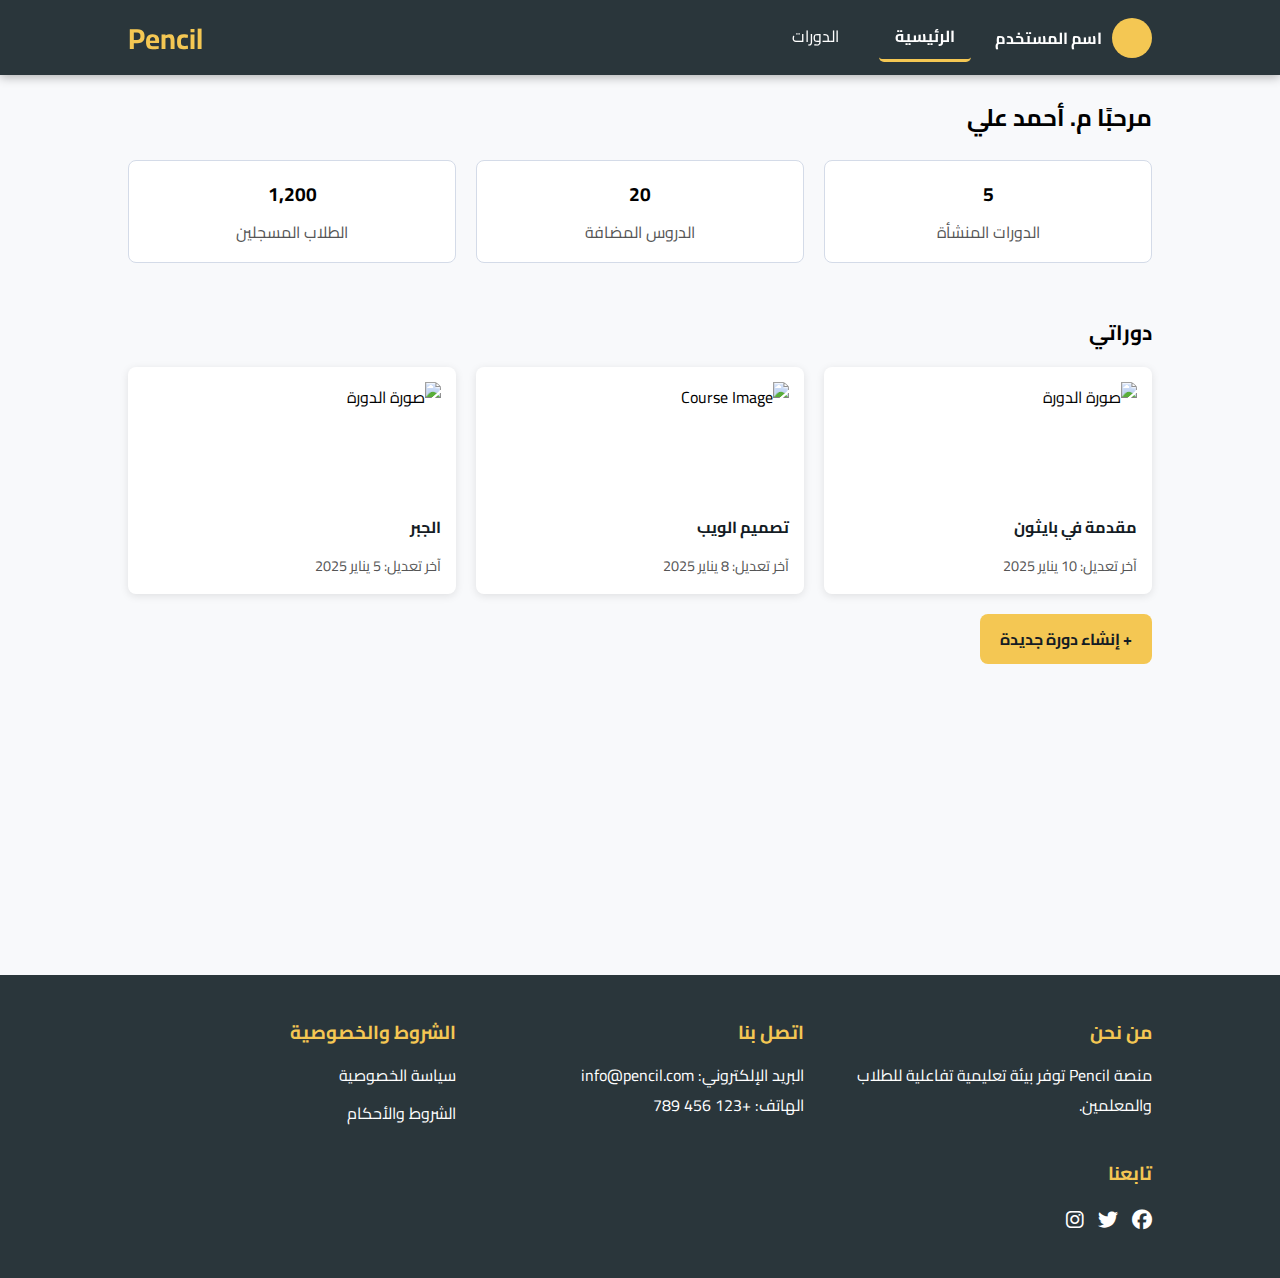
==== teacher/teacher-dashboard.html @ 373816ef "Add files via upload" ====
<!DOCTYPE html>
<html lang="ar">
<head>
    <meta charset="UTF-8">
    <meta name="viewport" content="width=device-width, initial-scale=1.0">
    <title>لوحة تحكم المعلم</title>
    
    <link rel="stylesheet" href="../common/css/general.css">
    <link rel="stylesheet" href="teacher-dashboard.css">
    
    <link rel="stylesheet" href="https://cdnjs.cloudflare.com/ajax/libs/font-awesome/6.5.1/css/all.min.css">
    <script src="../common/js/nav.js"></script>

</head>
<body>
    <header dir="rtl">
        <div class="container">
            <button class="menu-toggle" onclick="toggleMenu()">☰</button>
            <nav id="nav-menu">
                <div class="user-profile mobile-user">
                    <div class="avatar"></div>
                    <div class="user-name">اسم المستخدم</div>
                </div>
                <a href="../common/home-user.html" class="active">الرئيسية</a>
                <a href="../course/courses.html">الدورات</a>
            </nav>
            <div class="logo">Pencil</div>
        </div>
    </header>

    <div class="main-container container" dir="rtl">
        <h2>مرحبًا م. أحمد علي</h2>
        <!-- الإحصائيات -->
        <div class="stats">
            <div class="stat-card">
                <h3>5</h3>
                <p>الدورات المنشأة</p>
            </div>
            <div class="stat-card">
                <h3>20</h3>
                <p>الدروس المضافة</p>
            </div>
            <div class="stat-card">
                <h3>1,200</h3>
                <p>الطلاب المسجلين</p>
            </div>
        </div>

        <!-- قسم الدورات -->
        <div class="courses">
            <h3>دوراتي</h3>
            <div class="course-list">
                <div class="course-card">
                    <img src="https://cdn.usegalileo.ai/sdxl10/2bbea72a-f1df-45e6-864d-f4956493829d.png" alt="صورة الدورة">
                    <h4>مقدمة في بايثون</h4>
                    <p>آخر تعديل: 10 يناير 2025</p>
                </div>
                <div class="course-card">
                    <img src="https://cdn.usegalileo.ai/sdxl10/2c711519-8a85-4b6e-a051-2df8c563d4b7.png" alt="Course Image">
                    <h4>تصميم الويب</h4>
                    <p>آخر تعديل: 8 يناير 2025</p>
                </div>
                <div class="course-card">
                    <img src="https://cdn.usegalileo.ai/sdxl10/aaf35469-9a61-4468-b558-c07b4fda3bc7.png" alt="صورة الدورة">
                    <h4>الجبر</h4>
                    <p>آخر تعديل: 5 يناير 2025</p>
                </div>
            </div>
            <a class="new-course-btn" href="course-edit.html">+ إنشاء دورة جديدة</a>
        </div>
    </div>
        
    <footer class="footer" dir="rtl">
        <div class="container">
            <div class="footer-content">
                <div class="footer-section about">
                    <h3>من نحن</h3>
                    <p>منصة Pencil توفر بيئة تعليمية تفاعلية للطلاب والمعلمين.</p>
                </div>

                <div class="footer-section contact">
                    <h3>اتصل بنا</h3>
                    <p>البريد الإلكتروني: <a href="">info@pencil.com</a></p>
                    <p>الهاتف: <a href="tel:+123456789">+123 456 789</a></p>
                </div>

                <div class="footer-section links">
                    <h3>الشروط والخصوصية</h3>
                    <ul>
                        <li><a href="#">سياسة الخصوصية</a></li>
                        <li><a href="#">الشروط والأحكام</a></li>
                    </ul>
                </div>

                <div class="footer-section social">
                    <h3>تابعنا</h3>
                    <div class="social-icons">
                        <a href="#"><i class="fab fa-facebook"></i></a>
                        <a href="#"><i class="fab fa-twitter"></i></a>
                        <a href="#"><i class="fab fa-instagram"></i></a>
                    </div>
                </div>
            </div>
        </div>
    </footer>
</body>
</html>
---- common/css/general.css ----
@import url('https://fonts.googleapis.com/css2?family=Cairo:wght@700&display=swap');

/* Define CSS Variables */
:root {
    --primary-bg: #ecedeb;
    --primary-bg-hover: #c9cac8;
    --section-bg: #caccc8;
    --navbar-bg: #2A363B;
    --text-color: #222222;
    --card-bg: #F8F6F6;
    --card-font: #2A363B;
    --border-color: #9a9a9a;
    --accent-color: #F5D061; /* New Accent Color */
}

/* General Styles */
* {
    margin: 0;
    padding: 0;
    box-sizing: border-box;
    font-family: 'Cairo', sans-serif;
}

body {
    margin: 0;
    padding-top: 75px;
    /* Prevent content from hiding under fixed header */
}


.container {
    max-width: 1200px;
    width: 80%;
    margin: 0 auto;
}


/* Header start */
header .container {
    max-width: 1200px;
    margin: 0 auto;
    display: flex;
    align-items: center;
    justify-content: space-between;
}

header {
    font-family: 'Cairo', sans-serif;
    background-color: #2A363B;
    position: fixed;
    top: 0;
    width: 100%;
    z-index: 100;
    box-shadow: 0 2px 10px rgba(0, 0, 0, 0.3);
    height: 75px;
    display: flex;
    justify-content: center;
    align-items: center;
}

.logo {
    font-size: 1.8rem;
    font-weight: bold;
    font-family: 'Cairo', sans-serif;
    color: #F4C753;
}

nav {
    display: flex;
    gap: 1.5rem;
}

nav a {
    font-family: 'Cairo', sans-serif;
    color: white;
    text-decoration: none;
    font-size: 1rem;
    transition: color 0.3s, background-color 0.3s;
    padding: 0.5rem 1rem;
    border-radius: 5px;
}

nav a:hover {
    color: #1e1e24;
    background-color: #F4C753;
}

.active {
    font-weight: bold;
    border-bottom: 3px solid #F4C753;
}

.menu-toggle {
    display: none;
    cursor: pointer;
    font-size: 1.8rem;
    background: none;
    border: none;
    color: white;
}

.login-btn {
    background-color: #F4C753;
    font-family: 'Cairo', sans-serif;
    color: #1e1e24;
    font-weight: bold;
    padding: 0.5rem 1rem;
    border: none;
    border-radius: 5px;
    cursor: pointer;
    transition: all 0.3s;
}

.login-btn:hover {
    background-color: white;
    color: #1e1e24;
}

/* Styles for logged-in user */
.user-profile {
    display: flex;
    align-items: center;
    gap: 10px;
    cursor: pointer;
    color: white;
}

.avatar {
    width: 40px;
    height: 40px;
    background-color: #F4C753;
    border-radius: 50%;
}

.user-name {
    font-size: 1rem;
    font-family: 'Cairo', sans-serif;
    font-weight: bold;
}

/* Mobile Styles */
@media (max-width: 768px) {
    .menu-toggle {
        display: block;
    }

    nav {
        display: none;
        flex-direction: column;
        position: absolute;
        top: 60px;
        right: 10px;
        background-color: #1e1e24;
        width: 200px;
        border-radius: 5px;
        box-shadow: 0 2px 10px rgba(0, 0, 0, 0.2);
        padding: 10px 0;
    }

    nav a {
        display: block;
        padding: 1rem;
        text-align: right;
    }

    .user-profile {
        display: none;
        flex-direction: row;
        align-items: center;
        padding: 1rem;
        border-top: 1px solid #F4C753;
        margin-top: 10px;
    }

    .nav-active {
        display: flex;
    }

    .mobile-user {
        display: flex;
    }
}

/* Header end */



/* Footer start */
.footer {
    background-color: #2A363B;
    color: white;
    padding: 40px 0;
    text-align: right;
    display: flex;
    justify-content: center;
}

.footer-content {
    display: flex;
    flex-wrap: wrap;
    justify-content: space-between;
    gap: 20px;
}

.footer-section {
    flex: 1;
    min-width: 250px;
}

.footer-section h3 {
    color: #F4C753;
    font-family: 'Cairo', sans-serif;
    margin-bottom: 10px;
}

.footer-section p,
.footer-section a {
    color: white;
    text-decoration: none;
    font-family: 'Cairo', sans-serif;
}

.footer-section a:hover {
    color: #F4C753;
}

.footer-section ul {
    list-style: none;
    padding: 0;
}

.footer-section ul li {
    margin-bottom: 8px;
}

.footer-section .social-icons a {
    color: white;
    font-size: 20px;
    margin-left: 10px;
}

.footer-section .social-icons a:hover {
    color: #F4C753;
}

/* Responsive */
@media (max-width: 768px) {
    .footer-content {
        flex-direction: column;
        text-align: center;
    }

    .footer-section .social-icons {
        display: flex;
        justify-content: center;
    }
}
/* Footer end */



/* Responsive */
@media (max-width: 768px) {
    .contianer {
        width: 95%;
    }

    .footer-content {
        flex-direction: column;
        text-align: center;
    }

    .footer-section .social-icons {
        display: flex;
        justify-content: center;
    }
}
---- teacher/teacher-dashboard.css ----
/* General Styling */
body {
    font-family: 'Lexend', 'Noto Sans', sans-serif;
    background-color: #F8F9FB;
    margin: 0;
}

.main-container {
    display: flex;
    flex-direction: column;
    min-height: 100vh;
    padding: 20px 0;
}

/* .main-container h3 {} */

/* Stats Section */
.stats {
    display: flex;
    gap: 20px;
    margin: 20px 0;
}

.stat-card {
    background: white;
    border-radius: 8px;
    padding: 15px;
    flex: 1;
    text-align: center;
    border: 1px solid #D4DBE8;
}

.stat-card h3 {
    font-size: 1.2rem;
    font-weight: 700;
    margin-bottom: 5px;
}

.stat-card p {
    font-size: 1rem;
    color: #555;
}

/* Responsive */
@media (max-width: 650px) {
    .stats {
        flex-direction: column;
    }
}

/* Course Section */
.courses {
    margin-top: 30px;
}

.courses h3 {
    font-size: 1.3rem;
    font-weight: 700;
    margin-bottom: 15px;
}

.course-list {
    display: grid;
    grid-template-columns: repeat(auto-fit, minmax(220px, 1fr));
    gap: 20px;
}

.course-card {
    background: white;
    border-radius: 8px;
    padding: 15px;
    display: flex;
    flex-direction: column;
    gap: 10px;
    box-shadow: 0 2px 8px rgba(0, 0, 0, 0.1);
    cursor: pointer;
}

.course-card .image {
    width: 100%;
    height: 120px;
    border-radius: 6px;
    background-color: #555;
}

.course-card img {
    width: 100%;
    height: 120px;
    border-radius: 6px;
    object-fit: cover;
}

.course-card h4 {
    font-size: 1rem;
    font-weight: 700;
    color: #141C24;
}

.course-card p {
    font-size: 0.9rem;
    color: #555;
}

.new-course-btn {
    text-decoration: none;
    display: inline-block;
    background: #F4C753;
    padding: 10px 20px;
    border-radius: 8px;
    font-size: 1rem;
    font-weight: 700;
    color: #141C24;
    cursor: pointer;
    text-align: center;
    margin-top: 20px;
    width: fit-content;
}
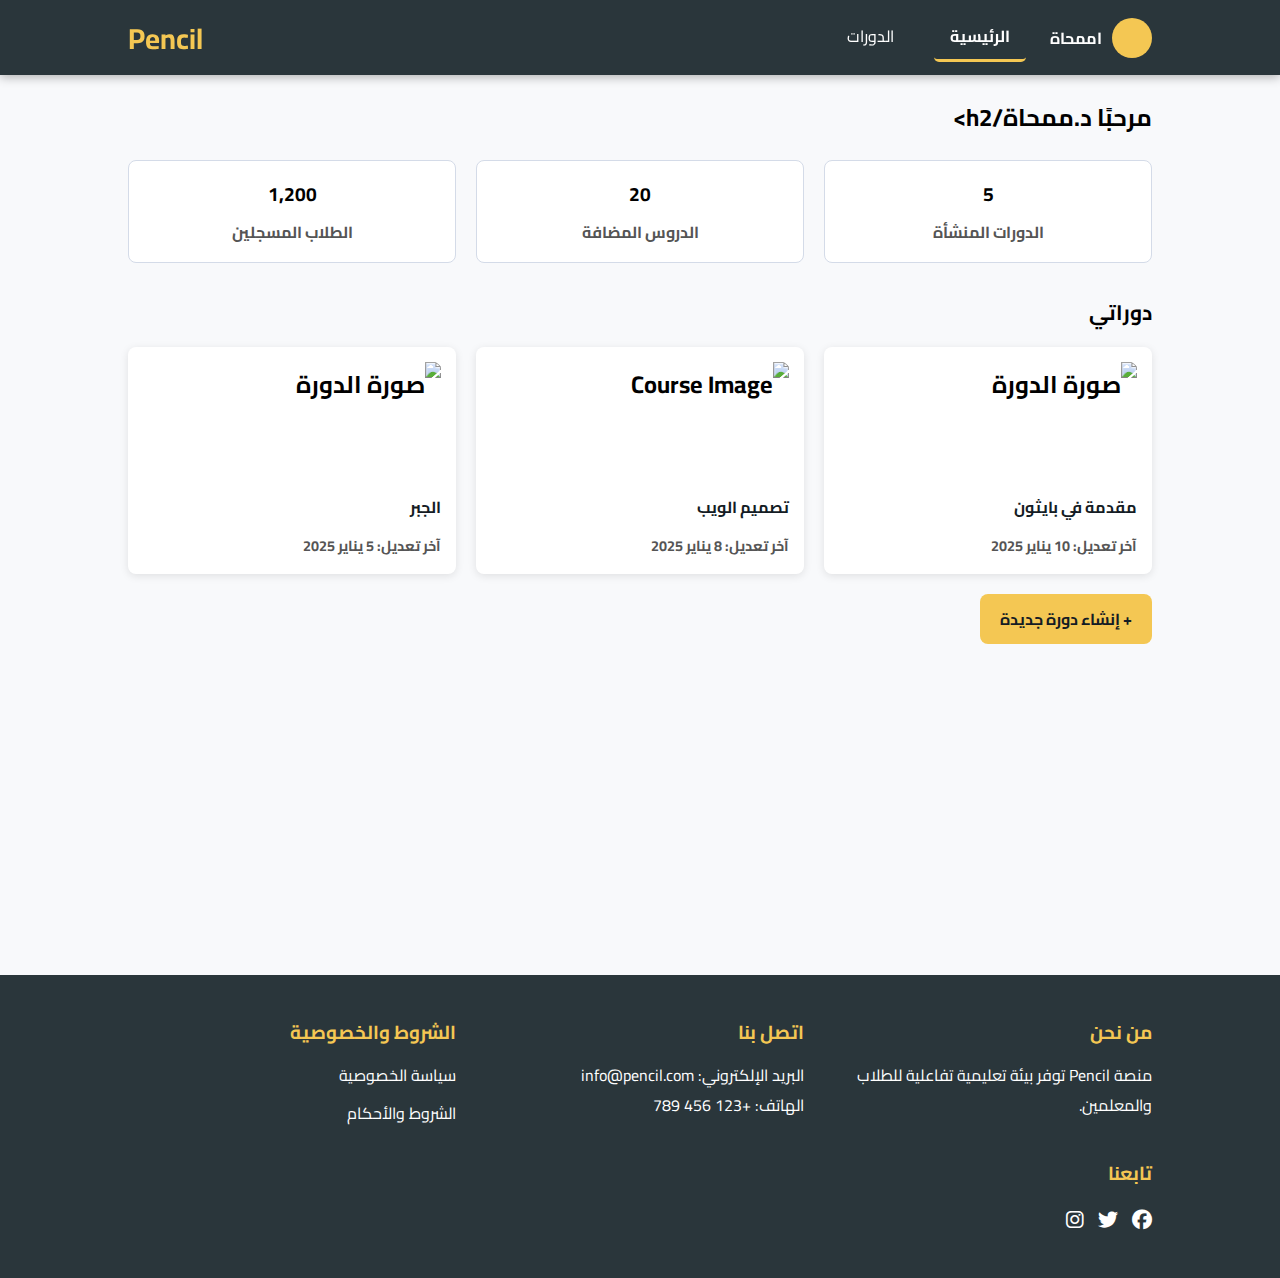
==== commit cef784e9: "teacher-dashboard.html" ====
--- a/teacher/teacher-dashboard.html
+++ b/teacher/teacher-dashboard.html
@@ -19,7 +19,7 @@
             <nav id="nav-menu">
                 <div class="user-profile mobile-user">
                     <div class="avatar"></div>
-                    <div class="user-name">اسم المستخدم</div>
+                    <div class="user-name">اممحاة</div>
                 </div>
                 <a href="../common/home-user.html" class="active">الرئيسية</a>
                 <a href="../course/courses.html">الدورات</a>
@@ -29,7 +29,7 @@
     </header>
 
     <div class="main-container container" dir="rtl">
-        <h2>مرحبًا م. أحمد علي</h2>
+        <h2>مرحبًا د.ممحاة/h2>
         <!-- الإحصائيات -->
         <div class="stats">
             <div class="stat-card">
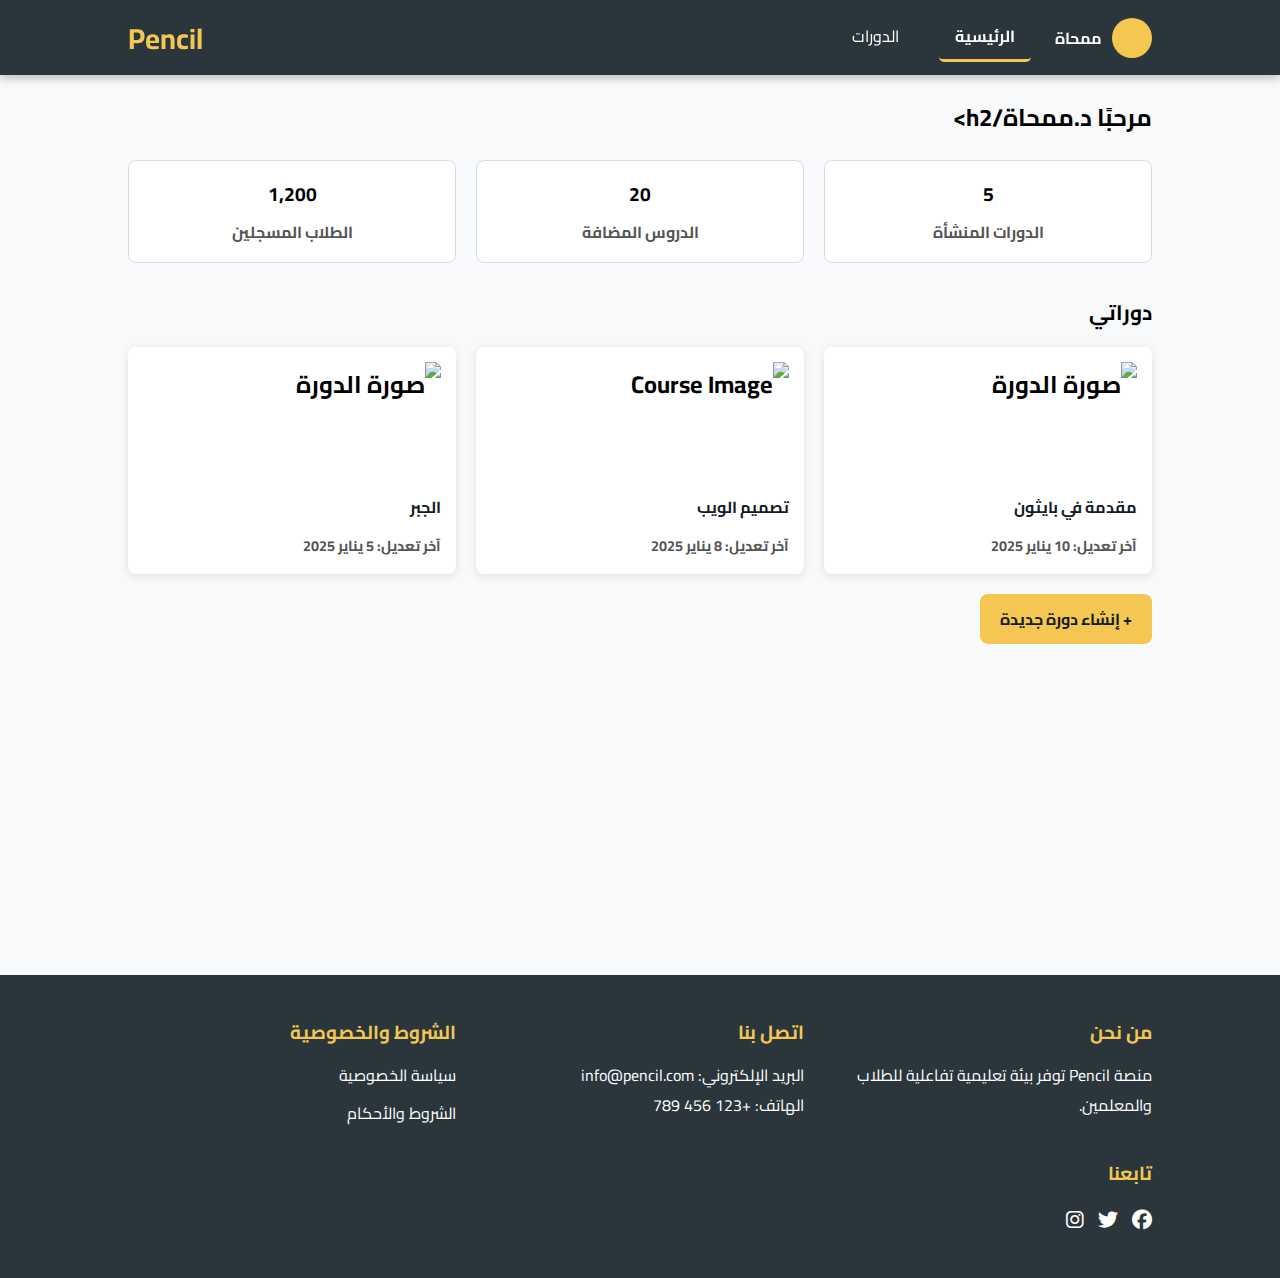
==== commit 2b3973ec: "Update teacher-dashboard.html" ====
--- a/teacher/teacher-dashboard.html
+++ b/teacher/teacher-dashboard.html
@@ -19,7 +19,7 @@
             <nav id="nav-menu">
                 <div class="user-profile mobile-user">
                     <div class="avatar"></div>
-                    <div class="user-name">اممحاة</div>
+                    <div class="user-name">ممحاة</div>
                 </div>
                 <a href="../common/home-user.html" class="active">الرئيسية</a>
                 <a href="../course/courses.html">الدورات</a>
